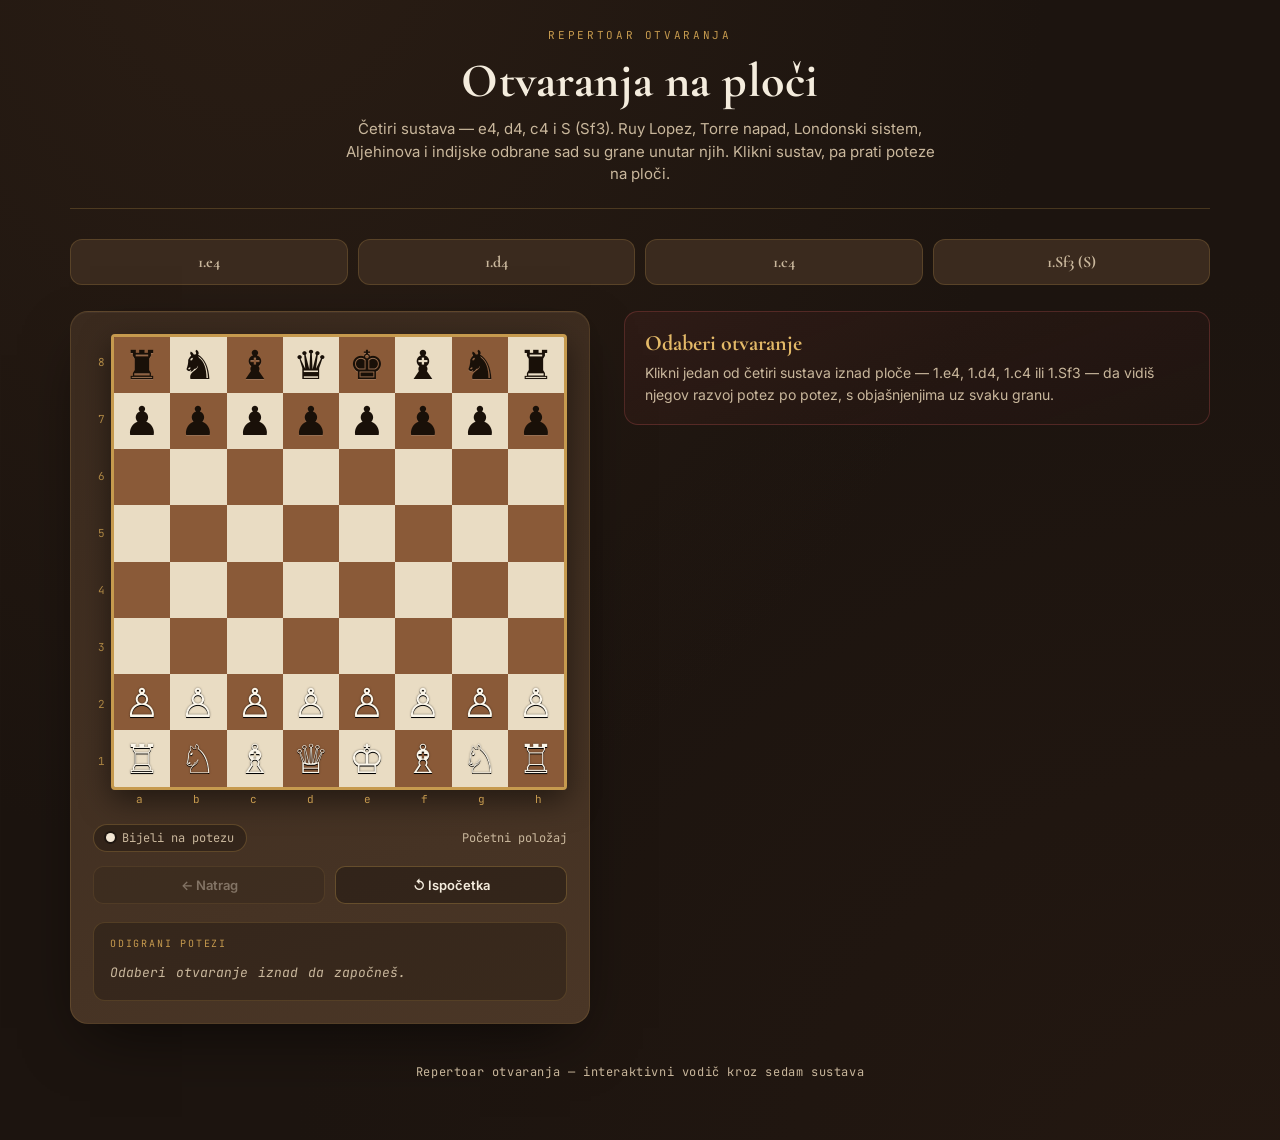
==== index.html @ dcb813e8 "pocetak" ====
<!DOCTYPE html>
<html lang="hr">
<head>
<meta charset="UTF-8">
<meta name="viewport" content="width=device-width, initial-scale=1.0">
<title>Repertoar otvaranja — interaktivni vodič</title>
<link rel="preconnect" href="https://fonts.googleapis.com">
<link href="https://fonts.googleapis.com/css2?family=Cormorant+Garamond:ital,wght@0,500;0,600;0,700;1,500&family=Inter:wght@400;500;600;700&family=JetBrains+Mono:wght@400;500;700&display=swap" rel="stylesheet">
<link rel="stylesheet" href="style.css">
</head>
<body>
<div class="wrap">
  <header>
    <div class="eyebrow">Repertoar otvaranja</div>
    <h1>Otvaranja na ploči</h1>
    <p class="subtitle">Četiri sustava — e4, d4, c4 i S (Sf3). Ruy Lopez, Torre napad, Londonski sistem, Aljehinova i indijske odbrane sad su grane unutar njih. Klikni sustav, pa prati poteze na ploči.</p>
  </header>

  <div class="system-picker" id="systemPicker"></div>

  <div class="layout">
    <div class="board-panel">
      <div class="board-grid-wrap">
        <div class="ranks" id="ranks"></div>
        <div class="board" id="board"></div>
        <div class="files" id="files"></div>
      </div>
      <div class="turn-indicator">
        <span class="turn-pill" id="turnPill"><span class="turn-dot" id="turnDot"></span><span id="turnText">Bijeli na potezu</span></span>
        <span id="plyText">Početni položaj</span>
      </div>
      <div class="controls-row">
        <button class="ctrl-btn" id="backBtn">← Natrag</button>
        <button class="ctrl-btn" id="resetBtn">↺ Ispočetka</button>
      </div>
      <div class="ledger">
        <div class="ledger-label">Odigrani potezi</div>
        <div class="ledger-moves" id="ledgerMoves"><span class="ledger-empty">Odaberi otvaranje iznad da započneš.</span></div>
      </div>
    </div>

    <div class="side" id="side"></div>
  </div>

  <footer>Repertoar otvaranja — interaktivni vodič kroz sedam sustava</footer>
</div>

<script src="script.js"></script>
</body>
</html>
---- style.css ----
:root{
  --espresso:#1c140f;
  --walnut:#3a2a1e;
  --walnut-2:#4a3626;
  --ivory:#f2e6d3;
  --ivory-dim:#e4d4ba;
  --parchment:#efe4cf;
  --brass:#c69a4e;
  --brass-bright:#e3b968;
  --burgundy:#8e3a3a;
  --burgundy-bright:#b8524f;
  --ink:#f4ecdd;
  --ink-dim:#c9b79c;
  --square-light:#e9dcc3;
  --square-dark:#8a5a38;
}
*{box-sizing:border-box;}
html,body{margin:0;padding:0;}
body{
  background:
    radial-gradient(ellipse at 20% -10%, #2a1d14 0%, transparent 55%),
    radial-gradient(ellipse at 100% 110%, #241811 0%, transparent 55%),
    var(--espresso);
  color:var(--ink);
  font-family:'Inter',sans-serif;
  min-height:100vh;
  -webkit-font-smoothing:antialiased;
}
.wrap{ max-width:1180px; margin:0 auto; padding:28px 20px 60px; }
header{ text-align:center; margin-bottom:30px; padding-bottom:22px; border-bottom:1px solid rgba(198,154,78,0.25); }
.eyebrow{ font-family:'JetBrains Mono',monospace; letter-spacing:.24em; text-transform:uppercase; font-size:11px; color:var(--brass); margin-bottom:10px; }
h1{ font-family:'Cormorant Garamond',serif; font-weight:700; font-size:clamp(30px,5vw,48px); margin:0 0 8px; color:var(--ink); letter-spacing:.01em; }
.subtitle{ color:var(--ink-dim); font-size:15px; max-width:600px; margin:0 auto; line-height:1.5; }

.system-picker{
  display:grid; grid-template-columns:repeat(4,1fr); gap:10px;
  margin-bottom:26px;
}
@media (max-width:760px){ .system-picker{grid-template-columns:1fr 1fr;} }
.sys-btn{
  background:var(--walnut);
  border:1px solid rgba(198,154,78,0.22);
  border-radius:12px;
  padding:12px 10px;
  text-align:center;
  color:var(--ink-dim);
  font-family:'Cormorant Garamond',serif;
  font-size:16px;font-weight:700;
  cursor:pointer;
  transition:border-color .15s ease, background .15s ease, color .15s ease, transform .1s ease;
}
.sys-btn:hover{border-color:var(--brass-bright); color:var(--ink);}
.sys-btn.active{background:linear-gradient(160deg, rgba(198,154,78,0.22), rgba(198,154,78,0.06)); border-color:var(--brass-bright); color:var(--brass-bright);}
.sys-btn:focus-visible{outline:2px solid var(--brass-bright); outline-offset:2px;}

.layout{ display:grid; grid-template-columns:minmax(300px,520px) 1fr; gap:34px; align-items:start; }
@media (max-width:880px){ .layout{grid-template-columns:1fr;} }

.board-panel{
  background:linear-gradient(160deg,var(--walnut) 0%,var(--walnut-2) 100%);
  border-radius:18px; padding:22px;
  box-shadow:0 24px 60px -20px rgba(0,0,0,0.65), inset 0 1px 0 rgba(255,255,255,0.04);
  border:1px solid rgba(198,154,78,0.18);
}
.board-grid-wrap{ display:grid; grid-template-columns:18px 1fr; grid-template-rows:1fr 18px; }
.board{
  aspect-ratio:1/1; display:grid;
  grid-template-columns:repeat(8,1fr); grid-template-rows:repeat(8,1fr);
  border:3px solid var(--brass); border-radius:4px; overflow:hidden;
  box-shadow:0 10px 30px rgba(0,0,0,0.5);
}
.sq{ display:flex;align-items:center;justify-content:center; font-size:clamp(20px,4.6vmin,40px); position:relative; user-select:none; }
.sq.light{background:var(--square-light);}
.sq.dark{background:var(--square-dark);}
.piece-w{color:#fbf6ea;text-shadow:0 1px 0 #000, 0 0 2px rgba(0,0,0,.5);}
.piece-b{color:#191008;text-shadow:0 1px 0 rgba(255,255,255,0.15);}
.files, .ranks{ display:flex; color:var(--brass); font-family:'JetBrains Mono',monospace; font-size:11px; letter-spacing:.05em; }
.files{grid-column:2/3; grid-row:2/3; justify-content:space-around; align-items:center;}
.ranks{grid-column:1/2; grid-row:1/2; flex-direction:column; justify-content:space-around; align-items:center;}

.turn-indicator{ margin-top:16px; display:flex;align-items:center;justify-content:space-between; font-family:'JetBrains Mono',monospace; font-size:12px; color:var(--ink-dim); }
.turn-pill{ display:inline-flex;align-items:center;gap:7px; background:rgba(0,0,0,0.25); border:1px solid rgba(198,154,78,0.3); padding:5px 12px;border-radius:100px; }
.turn-dot{width:9px;height:9px;border-radius:50%;background:var(--ivory);box-shadow:0 0 0 2px rgba(0,0,0,0.4);}
.turn-dot.black{background:#191008;}

.controls-row{display:flex;gap:10px;margin-top:14px;}
.ctrl-btn{
  flex:1; background:rgba(0,0,0,0.28); border:1px solid rgba(198,154,78,0.35); color:var(--ink);
  font-family:'Inter',sans-serif; font-size:13px;font-weight:600; padding:10px 14px;border-radius:10px; cursor:pointer;
  display:flex;align-items:center;justify-content:center;gap:7px;
  transition:background .15s ease, transform .1s ease, border-color .15s ease;
}
.ctrl-btn:hover:not(:disabled){background:rgba(198,154,78,0.16); border-color:var(--brass);}
.ctrl-btn:active:not(:disabled){transform:scale(0.97);}
.ctrl-btn:disabled{opacity:.35;cursor:not-allowed;}
.ctrl-btn:focus-visible{outline:2px solid var(--brass-bright); outline-offset:2px;}

.ledger{ margin-top:18px; background:rgba(0,0,0,0.22); border:1px solid rgba(198,154,78,0.2); border-radius:12px; padding:14px 16px; min-height:40px; }
.ledger-label{ font-family:'JetBrains Mono',monospace; font-size:10px;letter-spacing:.18em;text-transform:uppercase; color:var(--brass);margin-bottom:8px; }
.ledger-moves{ font-family:'JetBrains Mono',monospace; font-size:15px; color:var(--parchment); line-height:1.9; word-spacing:2px; }
.ledger-moves .movenum{color:var(--ink-dim); margin-right:2px;}
.ledger-empty{color:var(--ink-dim); font-size:13px; font-style:italic;}

.side{ display:flex;flex-direction:column;gap:18px; }
.intro-card{
  background:linear-gradient(160deg, rgba(142,58,58,0.12), rgba(142,58,58,0.03));
  border:1px solid rgba(184,82,79,0.3); border-radius:14px; padding:18px 20px;
}
.intro-card h2{ font-family:'Cormorant Garamond',serif; font-size:22px;margin:0 0 6px;color:var(--brass-bright);font-weight:700; }
.intro-card p{margin:0;color:var(--ink-dim);font-size:14px;line-height:1.6;}

.name-trail{ display:flex;flex-wrap:wrap;gap:6px; margin-bottom:2px; }
.name-chip{
  font-family:'JetBrains Mono',monospace; font-size:11px; color:var(--ink-dim);
  background:rgba(255,255,255,0.04); border:1px solid rgba(198,154,78,0.2); padding:3px 9px;border-radius:100px;
}
.name-chip.current{color:var(--espresso); background:var(--brass-bright); border-color:var(--brass-bright); font-weight:700;}

.section-label{ font-family:'JetBrains Mono',monospace; font-size:11px;letter-spacing:.2em;text-transform:uppercase; color:var(--brass); }

.choices{ display:grid; grid-template-columns:1fr 1fr; gap:12px; }
@media (max-width:520px){ .choices{grid-template-columns:1fr;} }

.choice-btn{
  text-align:left; background:var(--walnut); border:1px solid rgba(198,154,78,0.22); border-radius:12px;
  padding:14px 16px; cursor:pointer; color:var(--ink);
  transition:border-color .15s ease, background .15s ease, transform .1s ease;
  display:flex;flex-direction:column;gap:4px;
}
.choice-btn:hover{border-color:var(--brass-bright); background:var(--walnut-2);}
.choice-btn:active{transform:scale(0.98);}
.choice-btn:focus-visible{outline:2px solid var(--brass-bright); outline-offset:2px;}
.choice-top{display:flex;align-items:center;gap:9px;}
.choice-icon{font-size:24px;line-height:1;}
.choice-san{ font-family:'JetBrains Mono',monospace; font-size:16px;font-weight:700;color:var(--parchment); }
.choice-name{ font-family:'Cormorant Garamond',serif; font-size:16px;font-weight:600;color:var(--brass-bright); }
.choice-desc{font-size:12px;color:var(--ink-dim);line-height:1.4;}

.named-card{
  background:linear-gradient(160deg, rgba(198,154,78,0.14), rgba(198,154,78,0.02));
  border:1px solid rgba(198,154,78,0.35); border-radius:14px; padding:18px 20px;
}
.named-card .kicker{ font-family:'JetBrains Mono',monospace; font-size:10px;letter-spacing:.2em;text-transform:uppercase; color:var(--brass); margin-bottom:6px; }
.named-card h3{ font-family:'Cormorant Garamond',serif; font-size:26px;margin:0 0 8px;color:var(--ink);font-weight:700; }
.named-card p{margin:0;color:var(--ink-dim);font-size:14px;line-height:1.6;}

.end-note{
  font-size:13px;color:var(--ink-dim); background:rgba(0,0,0,0.18);
  border:1px dashed rgba(198,154,78,0.3); border-radius:10px; padding:12px 14px; line-height:1.5;
}

footer{ text-align:center; margin-top:40px; color:var(--ink-dim); font-size:12px; font-family:'JetBrains Mono',monospace; letter-spacing:.05em; }
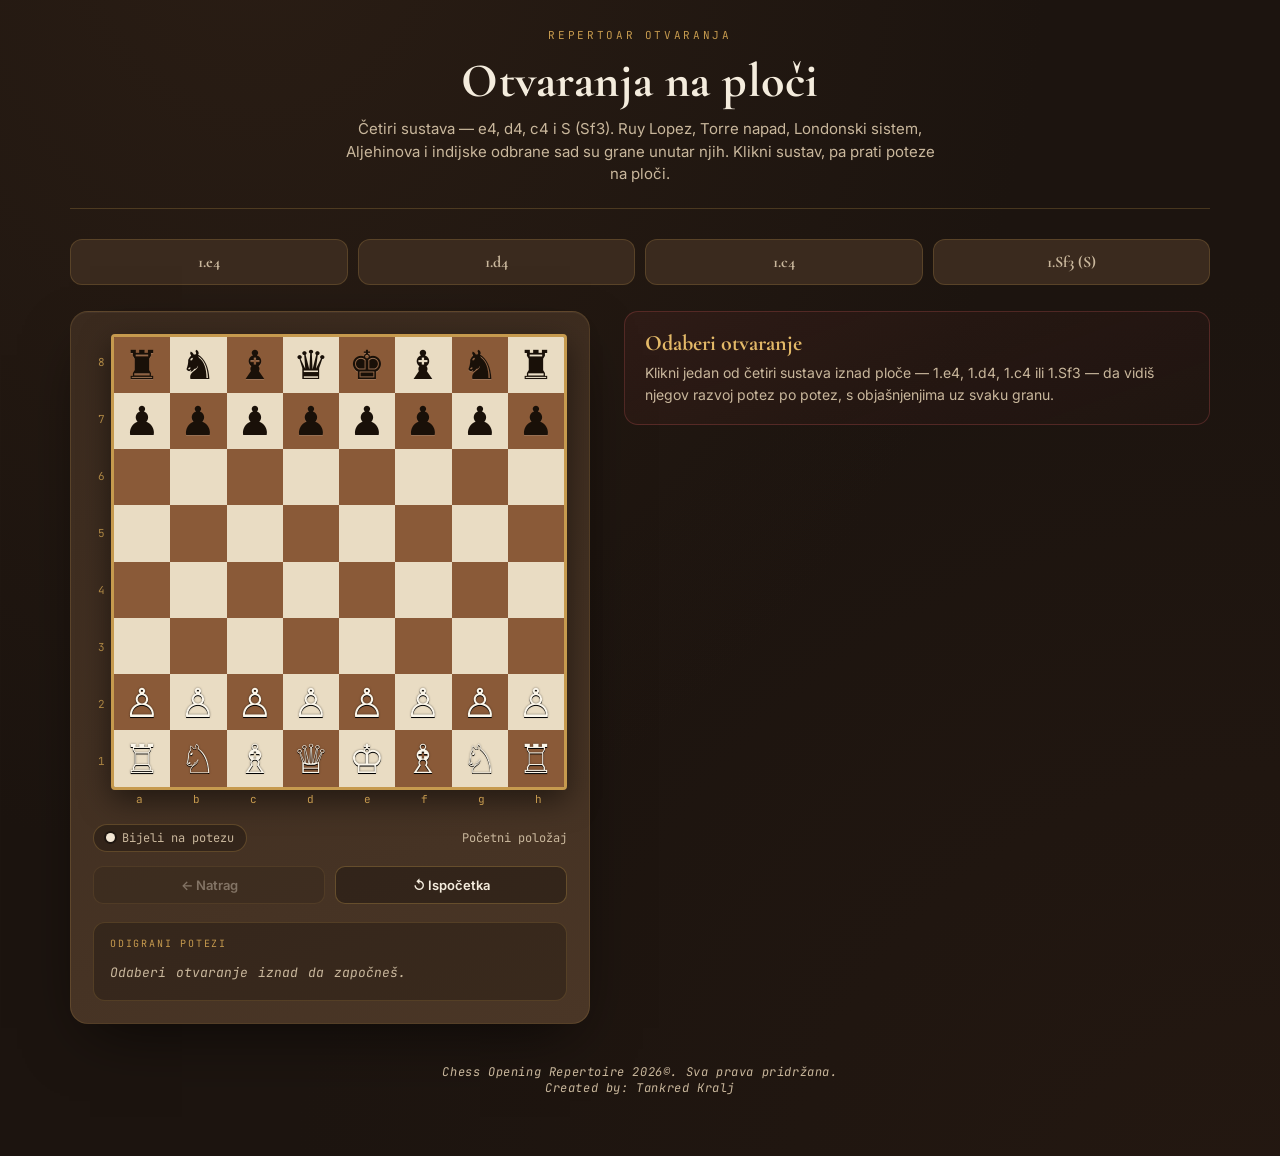
==== commit f59be535: "Update index.html" ====
--- a/index.html
+++ b/index.html
@@ -6,6 +6,7 @@
 <title>Repertoar otvaranja — interaktivni vodič</title>
 <link rel="preconnect" href="https://fonts.googleapis.com">
 <link href="https://fonts.googleapis.com/css2?family=Cormorant+Garamond:ital,wght@0,500;0,600;0,700;1,500&family=Inter:wght@400;500;600;700&family=JetBrains+Mono:wght@400;500;700&display=swap" rel="stylesheet">
+<link rel="icon" href="rook.png" type="image/png">
 <link rel="stylesheet" href="style.css">
 </head>
 <body>
@@ -42,7 +43,11 @@
     <div class="side" id="side"></div>
   </div>
 
-  <footer>Repertoar otvaranja — interaktivni vodič kroz sedam sustava</footer>
+  
+  <footer>
+  <em>Chess Opening Repertoire 2026©. Sva prava pridržana.</em><br>
+  <em>Created by: Tankred Kralj</em>
+</footer>
 </div>
 
 <script src="script.js"></script>
